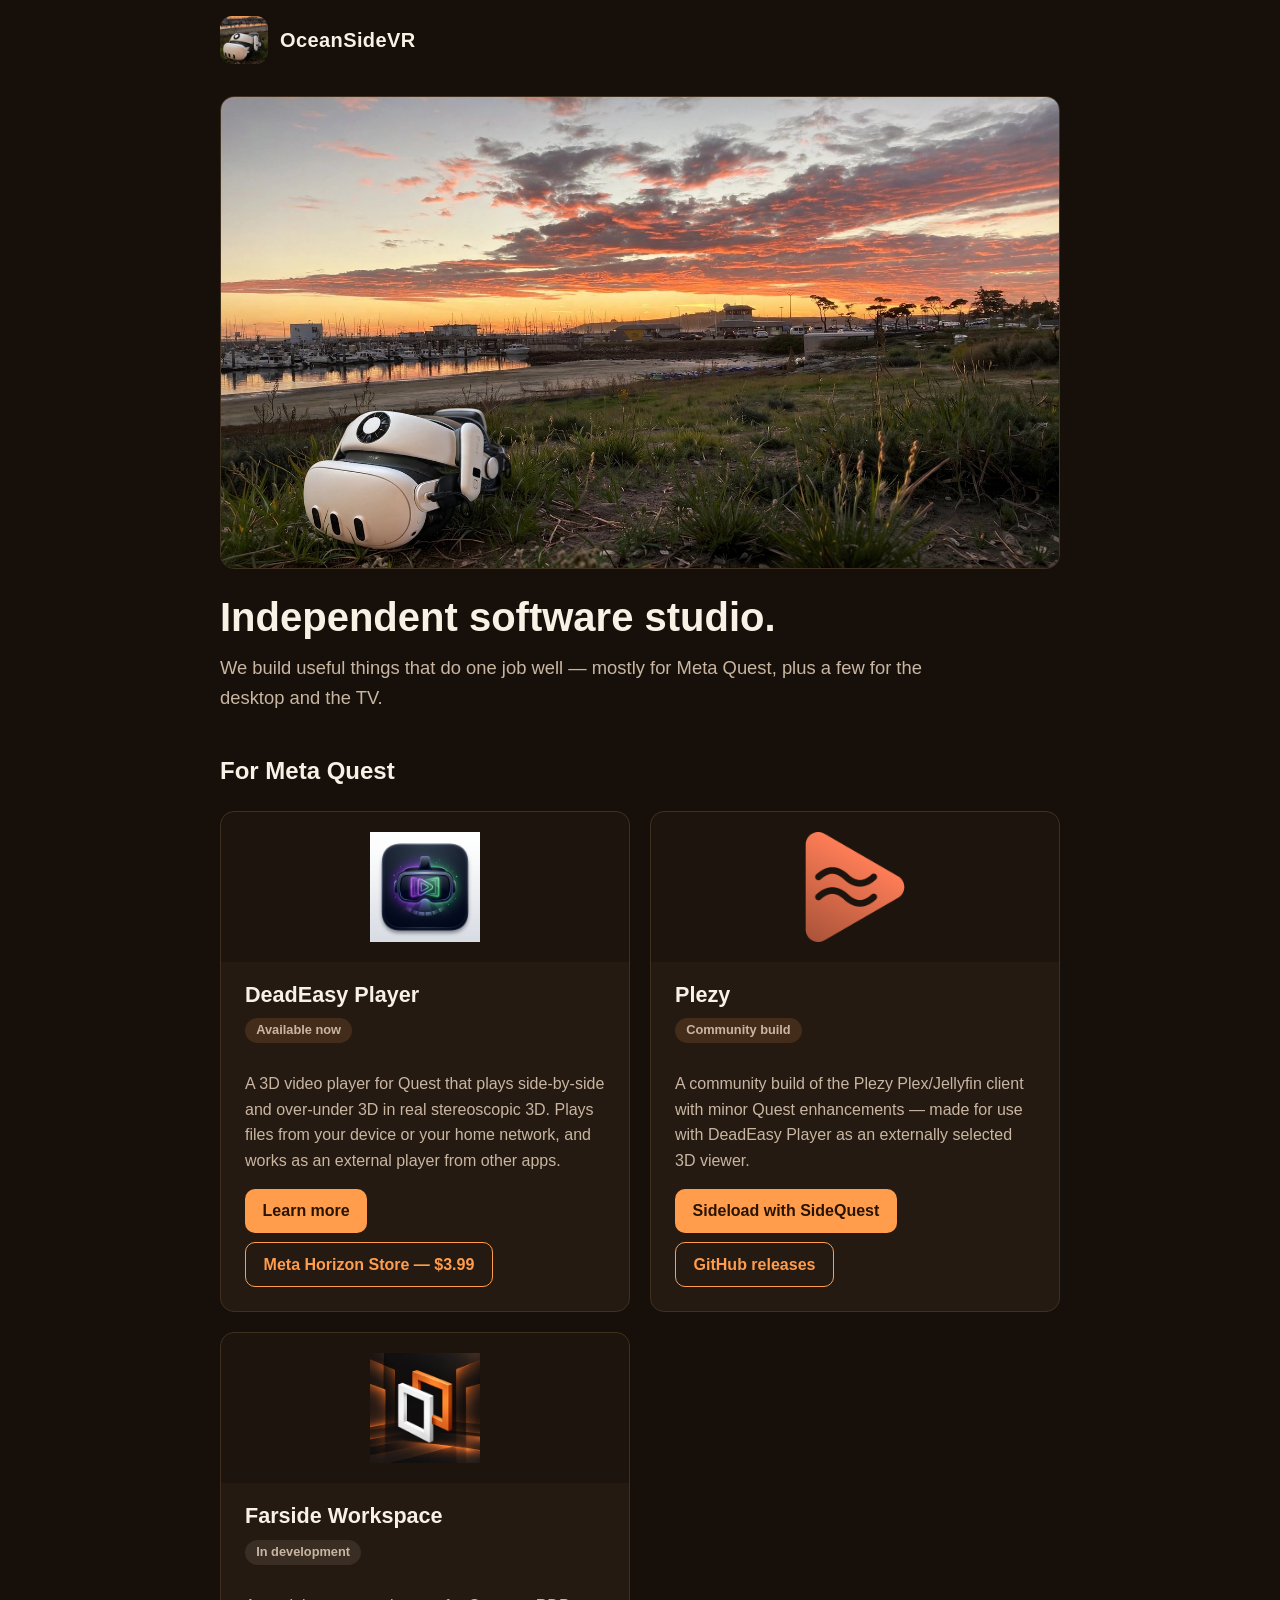
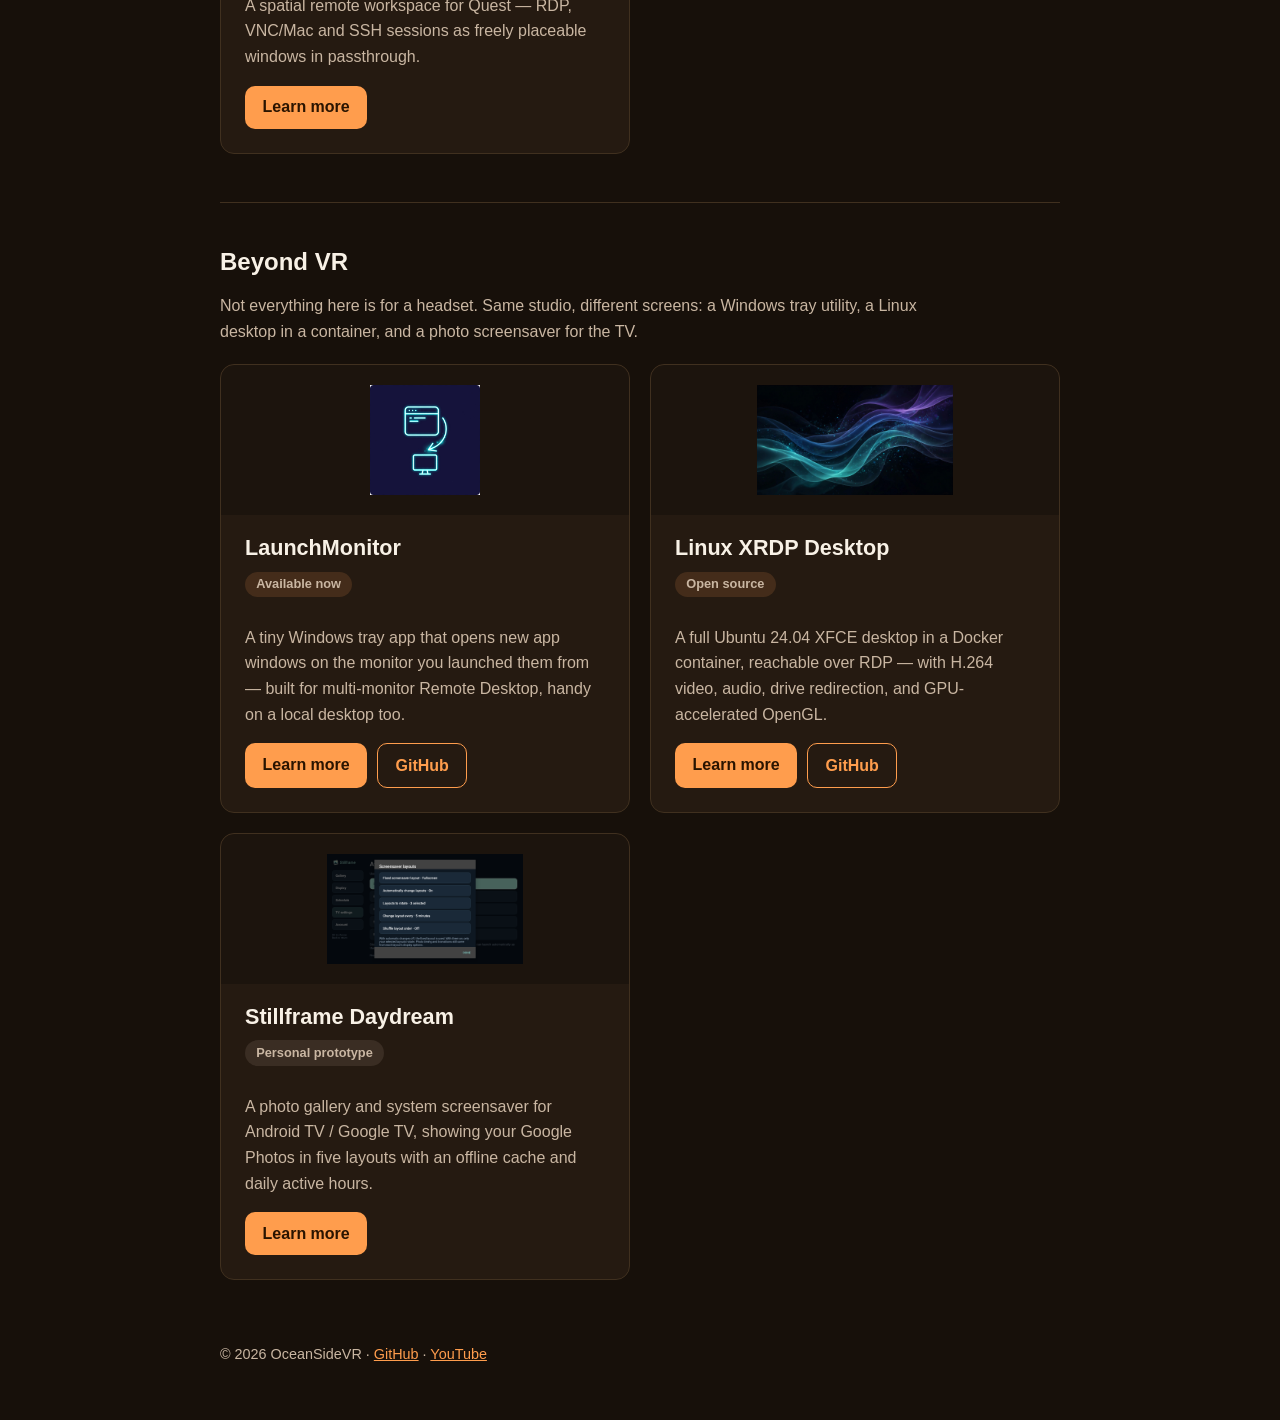
==== index.html @ 7bce7e38 "site: bigger header logo under a new filename, tighter header spacing The screenshot still showed th" ====
<!DOCTYPE html>
<html lang="en">
<head>
<meta charset="utf-8">
<meta name="viewport" content="width=device-width, initial-scale=1">
<title>OceanSideVR</title>
<meta name="description" content="OceanSideVR is an independent software studio building useful things, mostly for Meta Quest.">
<link rel="icon" href="assets/company-logo.png">
<link rel="stylesheet" href="styles.css">
</head>
<body>
<header class="site-header">
  <img src="assets/company-logo.png" alt="OceanSideVR logo" class="logo">
  <span class="wordmark">OceanSideVR</span>
</header>
<main>
  <section class="hero">
    <img class="hero-banner" src="assets/company-banner.jpg" alt="A Quest headset on the grass at a harbor at sunset">
    <h1>Independent software studio.</h1>
    <p>We build useful things that do one job well &mdash; mostly for Meta Quest, plus a few for the desktop and the TV.</p>
  </section>
  <h2 class="section-heading">For Meta Quest</h2>
  <section class="products">
    <article class="card">
      <img class="card-art" src="assets/deadeasy-player.jpg" alt="DeadEasy Player artwork">
      <h2>DeadEasy Player</h2>
      <p class="tag">Available now</p>
      <p>A 3D video player for Quest that plays side-by-side and over-under 3D in real stereoscopic 3D. Plays files from your device or your home network, and works as an external player from other apps.</p>
      <div class="links">
        <a class="btn" href="deadeasy-player/">Learn more</a>
        <a class="btn ghost" href="https://www.meta.com/experiences/deadeasy-player/1481750984013590/">Meta Horizon Store &mdash; $3.99</a>
      </div>
    </article>
    <article class="card">
      <img class="card-art" src="assets/plezy.png" alt="Plezy artwork">
      <h2>Plezy</h2>
      <p class="tag">Community build</p>
      <p>A community build of the Plezy Plex/Jellyfin client with minor Quest enhancements &mdash; made for use with DeadEasy Player as an externally selected 3D viewer.</p>
      <div class="links">
        <a class="btn" href="https://sidequestvr.com/">Sideload with SideQuest</a>
        <a class="btn ghost" href="https://github.com/jmez11/plezy/releases">GitHub releases</a>
      </div>
    </article>
    <article class="card">
      <img class="card-art" src="assets/farside.png" alt="Farside Workspace artwork">
      <h2>Farside Workspace</h2>
      <p class="tag muted">In development</p>
      <p>A spatial remote workspace for Quest &mdash; RDP, VNC/Mac and SSH sessions as freely placeable windows in passthrough.</p>
      <div class="links">
        <a class="btn" href="farside/">Learn more</a>
      </div>
    </article>
  </section>
  <section class="beyond-vr">
    <h2 class="section-heading">Beyond VR</h2>
    <p class="section-intro">Not everything here is for a headset. Same studio, different screens: a Windows tray utility, a Linux desktop in a container, and a photo screensaver for the TV.</p>
    <section class="products">
      <article class="card">
        <img class="card-art" src="assets/launchmonitor.png" alt="LaunchMonitor artwork">
        <h2>LaunchMonitor</h2>
        <p class="tag">Available now</p>
        <p>A tiny Windows tray app that opens new app windows on the monitor you launched them from &mdash; built for multi-monitor Remote Desktop, handy on a local desktop too.</p>
        <div class="links">
          <a class="btn" href="LaunchMonitor/">Learn more</a>
          <a class="btn ghost" href="https://github.com/jmez11/LaunchMonitor">GitHub</a>
        </div>
      </article>
      <article class="card">
        <img class="card-art" src="assets/linux-xrdp-desktop.jpg" alt="Linux XRDP desktop screenshot">
        <h2>Linux XRDP Desktop</h2>
        <p class="tag">Open source</p>
        <p>A full Ubuntu 24.04 XFCE desktop in a Docker container, reachable over RDP &mdash; with H.264 video, audio, drive redirection, and GPU-accelerated OpenGL.</p>
        <div class="links">
          <a class="btn" href="linux-xrdp-desktop/">Learn more</a>
          <a class="btn ghost" href="https://github.com/jmez11/linux-xrdp-desktop">GitHub</a>
        </div>
      </article>
      <article class="card">
        <img class="card-art" src="assets/stillframe.png" alt="Stillframe Daydream screensaver layouts">
        <h2>Stillframe Daydream</h2>
        <p class="tag muted">Personal prototype</p>
        <p>A photo gallery and system screensaver for Android TV / Google TV, showing your Google Photos in five layouts with an offline cache and daily active hours.</p>
        <div class="links">
          <a class="btn" href="stillframe-daydream/">Learn more</a>
        </div>
      </article>
    </section>
  </section>
</main>
<footer>
  <p>&copy; 2026 OceanSideVR &middot; <a href="https://github.com/jmez11">GitHub</a> &middot; <a href="https://www.youtube.com/@OceanSide-VR">YouTube</a></p>
</footer>
</body>
</html>
---- styles.css ----
:root {
  /* Sunset palette, drawn from the company banner: dusk brown, warm sand,
     and the orange of the harbor sunset. */
  --bg: #17100a;
  --panel: #251a11;
  --border: #40301f;
  --text: #f8f1e6;
  --muted: #c9b6a2;
  --accent: #ff9d4d;
  --accent-dim: rgba(255, 157, 77, 0.14);
}

* { box-sizing: border-box; }

body {
  margin: 0;
  background: var(--bg);
  color: var(--text);
  font-family: -apple-system, BlinkMacSystemFont, "Segoe UI", Roboto, Helvetica, Arial, sans-serif;
  line-height: 1.6;
}

.site-header {
  display: flex;
  align-items: center;
  gap: 0.75rem;
  max-width: 880px;
  margin: 0 auto;
  padding: 1rem 1.25rem 0;
}

.logo {
  width: 48px;
  height: 48px;
  border-radius: 12px;
  object-fit: cover;
}

.wordmark {
  font-size: 1.25rem;
  font-weight: 700;
  letter-spacing: 0.02em;
}

main {
  max-width: 880px;
  margin: 0 auto;
  padding: 0 1.25rem 3rem;
}

.hero {
  padding: 2rem 0 2.5rem;
}

.hero h1 {
  font-size: 2.5rem;
  line-height: 1.2;
  margin: 0 0 0.75rem;
  text-wrap: balance;
}

.hero p {
  color: var(--muted);
  font-size: 1.15rem;
  margin: 0;
  max-width: 44rem;
}

.hero-banner {
  display: block;
  width: 100%;
  border-radius: 14px;
  margin-bottom: 1.5rem;
  border: 1px solid var(--border);
}

.section-heading {
  font-size: 1.5rem;
  margin: 0 0 1.25rem;
}

.section-intro {
  color: var(--muted);
  margin: -0.5rem 0 1.25rem;
  max-width: 44rem;
}

.beyond-vr {
  margin-top: 3rem;
  padding-top: 2.5rem;
  border-top: 1px solid var(--border);
}

.products {
  display: grid;
  gap: 1.25rem;
  grid-template-columns: repeat(auto-fit, minmax(280px, 1fr));
}

.card {
  background: var(--panel);
  border: 1px solid var(--border);
  border-radius: 14px;
  padding: 1.5rem;
}

.card-art {
  display: block;
  width: calc(100% + 3rem);
  height: 150px;
  object-fit: contain;
  margin: -1.5rem -1.5rem 1rem;
  padding: 1.25rem;
  background: rgba(0, 0, 0, 0.25);
  border-radius: 14px 14px 0 0;
}

.card h2 {
  margin: 0 0 0.25rem;
  font-size: 1.35rem;
}

.tag {
  display: inline-block;
  font-size: 0.8rem;
  font-weight: 600;
  color: var(--accent);
  background: var(--accent-dim);
  border-radius: 999px;
  padding: 0.15rem 0.7rem;
  margin: 0 0 0.75rem;
}

.tag.muted {
  color: var(--muted);
  background: rgba(201, 182, 162, 0.12);
}

.card p { color: var(--muted); }

.links {
  display: flex;
  flex-wrap: wrap;
  gap: 0.6rem;
  margin-top: 1rem;
}

.btn {
  display: inline-block;
  background: var(--accent);
  color: #2a1400;
  font-weight: 700;
  text-decoration: none;
  border-radius: 10px;
  padding: 0.55rem 1.1rem;
}

.btn.ghost {
  background: transparent;
  color: var(--accent);
  border: 1px solid var(--accent);
}

.btn.soon {
  opacity: 0.65;
  cursor: default;
}

footer {
  max-width: 880px;
  margin: 0 auto;
  padding: 0 1.25rem 2.5rem;
  color: var(--muted);
  font-size: 0.9rem;
}

footer a { color: var(--accent); }

@media (max-width: 560px) {
  .hero { padding: 1.5rem 0 2rem; }
  .hero h1 { font-size: 1.9rem; }
}
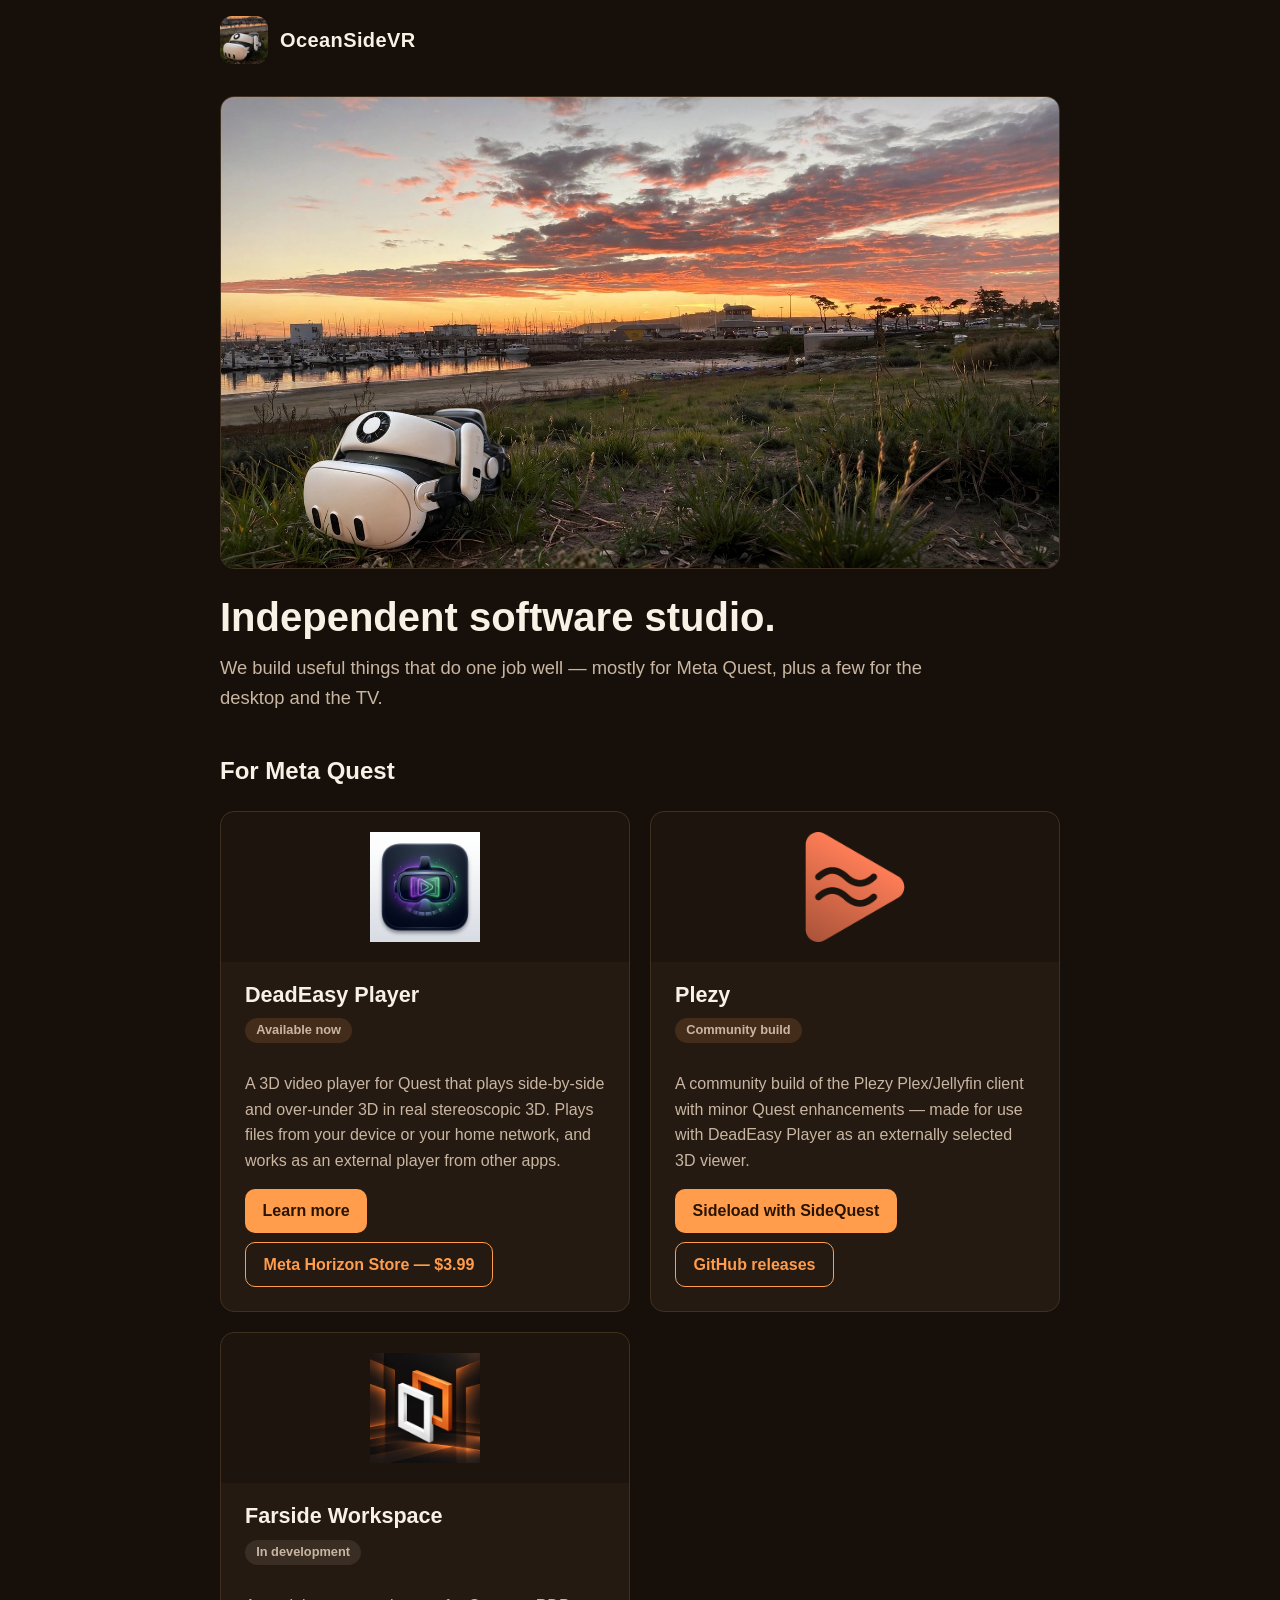
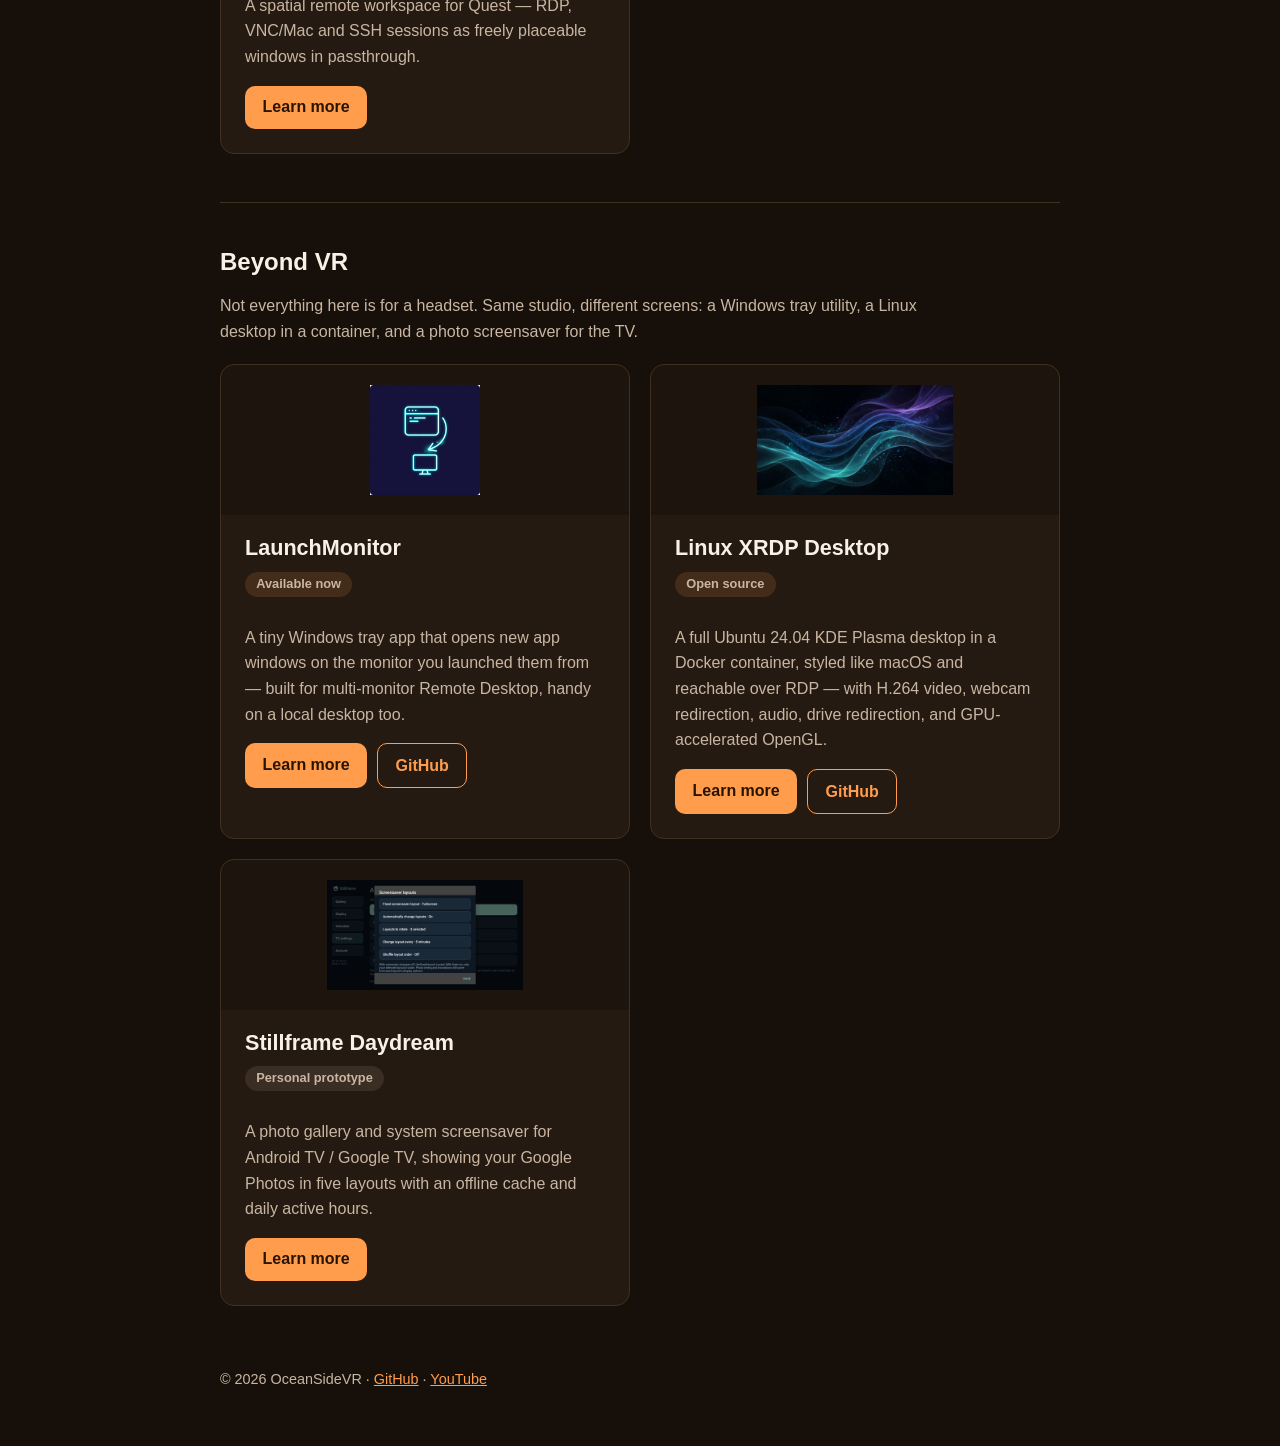
==== commit 616dab19: "site: match XRDP page to the current KDE Plasma desktop, add Zoom section XFCE/Arc-Dark/Papirus -> K" ====
--- a/index.html
+++ b/index.html
@@ -69,7 +69,7 @@
         <img class="card-art" src="assets/linux-xrdp-desktop.jpg" alt="Linux XRDP desktop screenshot">
         <h2>Linux XRDP Desktop</h2>
         <p class="tag">Open source</p>
-        <p>A full Ubuntu 24.04 XFCE desktop in a Docker container, reachable over RDP &mdash; with H.264 video, audio, drive redirection, and GPU-accelerated OpenGL.</p>
+        <p>A full Ubuntu 24.04 KDE Plasma desktop in a Docker container, styled like macOS and reachable over RDP &mdash; with H.264 video, webcam redirection, audio, drive redirection, and GPU-accelerated OpenGL.</p>
         <div class="links">
           <a class="btn" href="linux-xrdp-desktop/">Learn more</a>
           <a class="btn ghost" href="https://github.com/jmez11/linux-xrdp-desktop">GitHub</a>
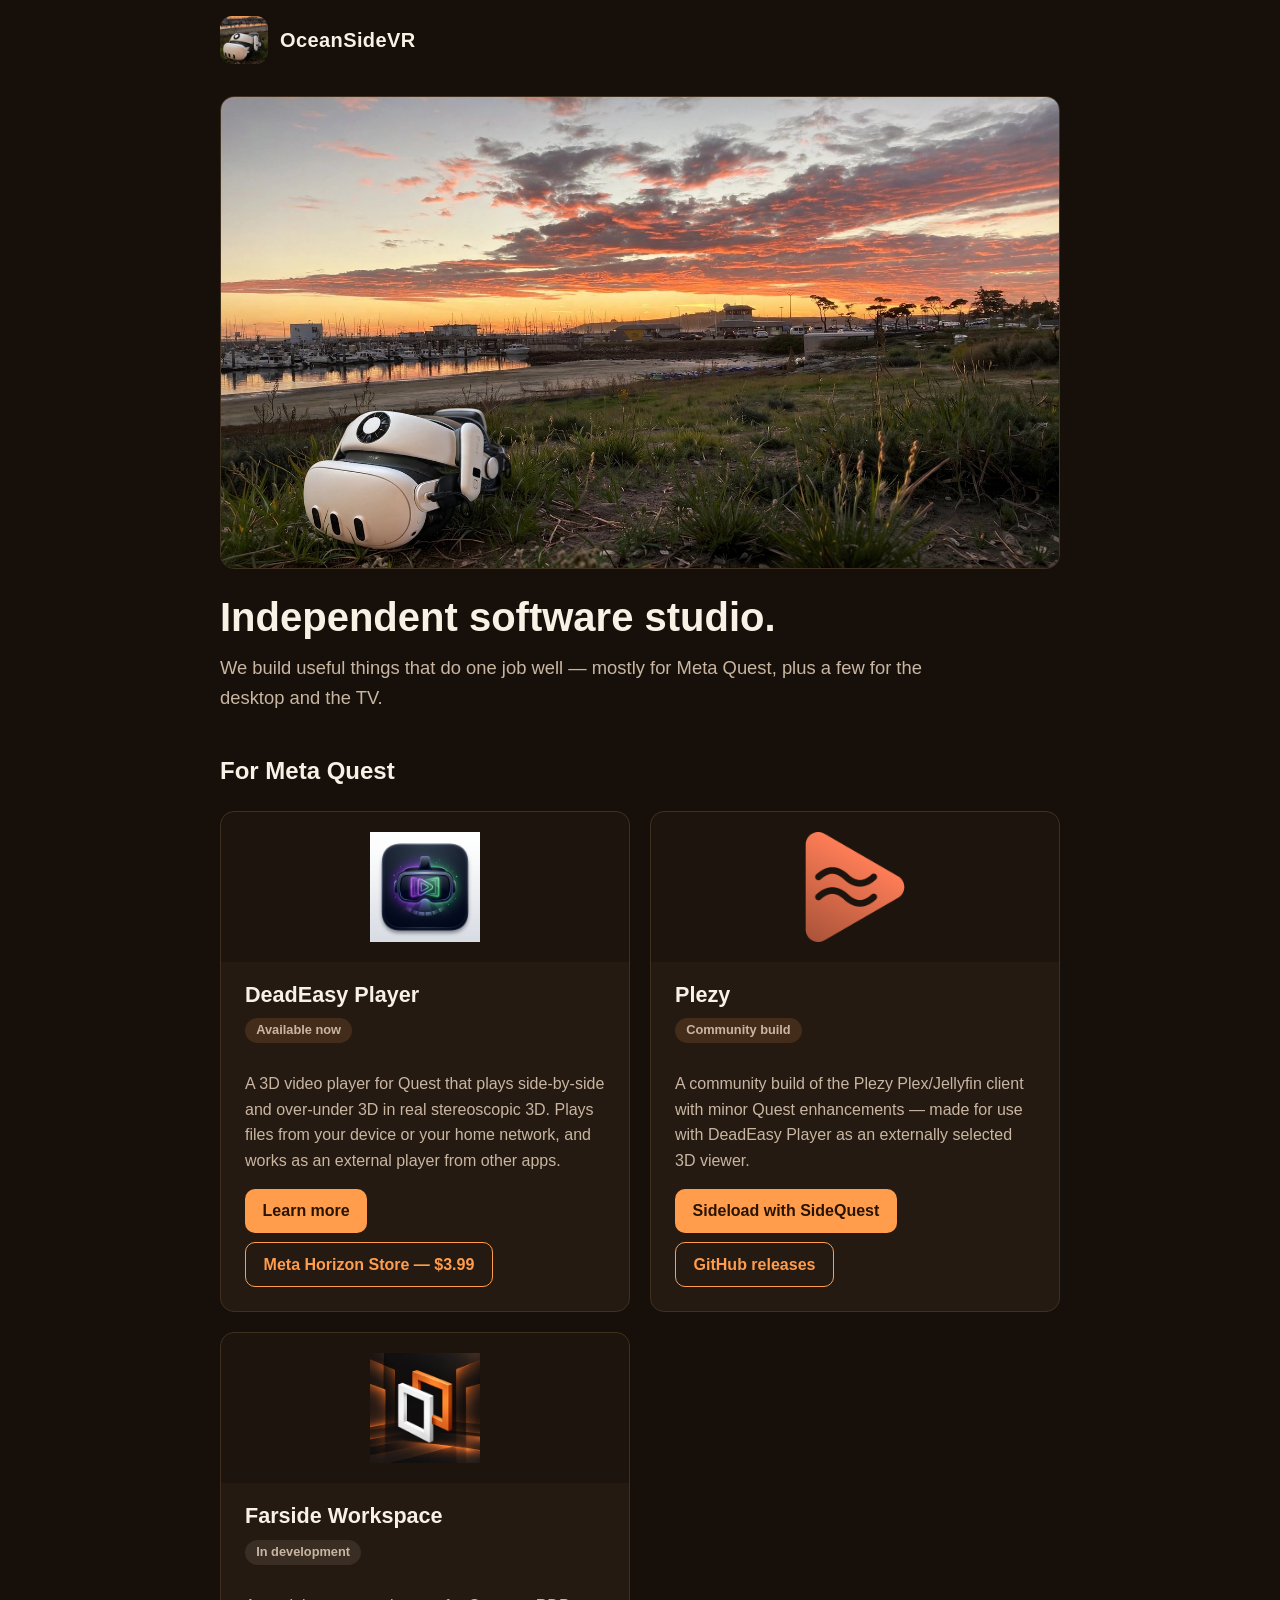
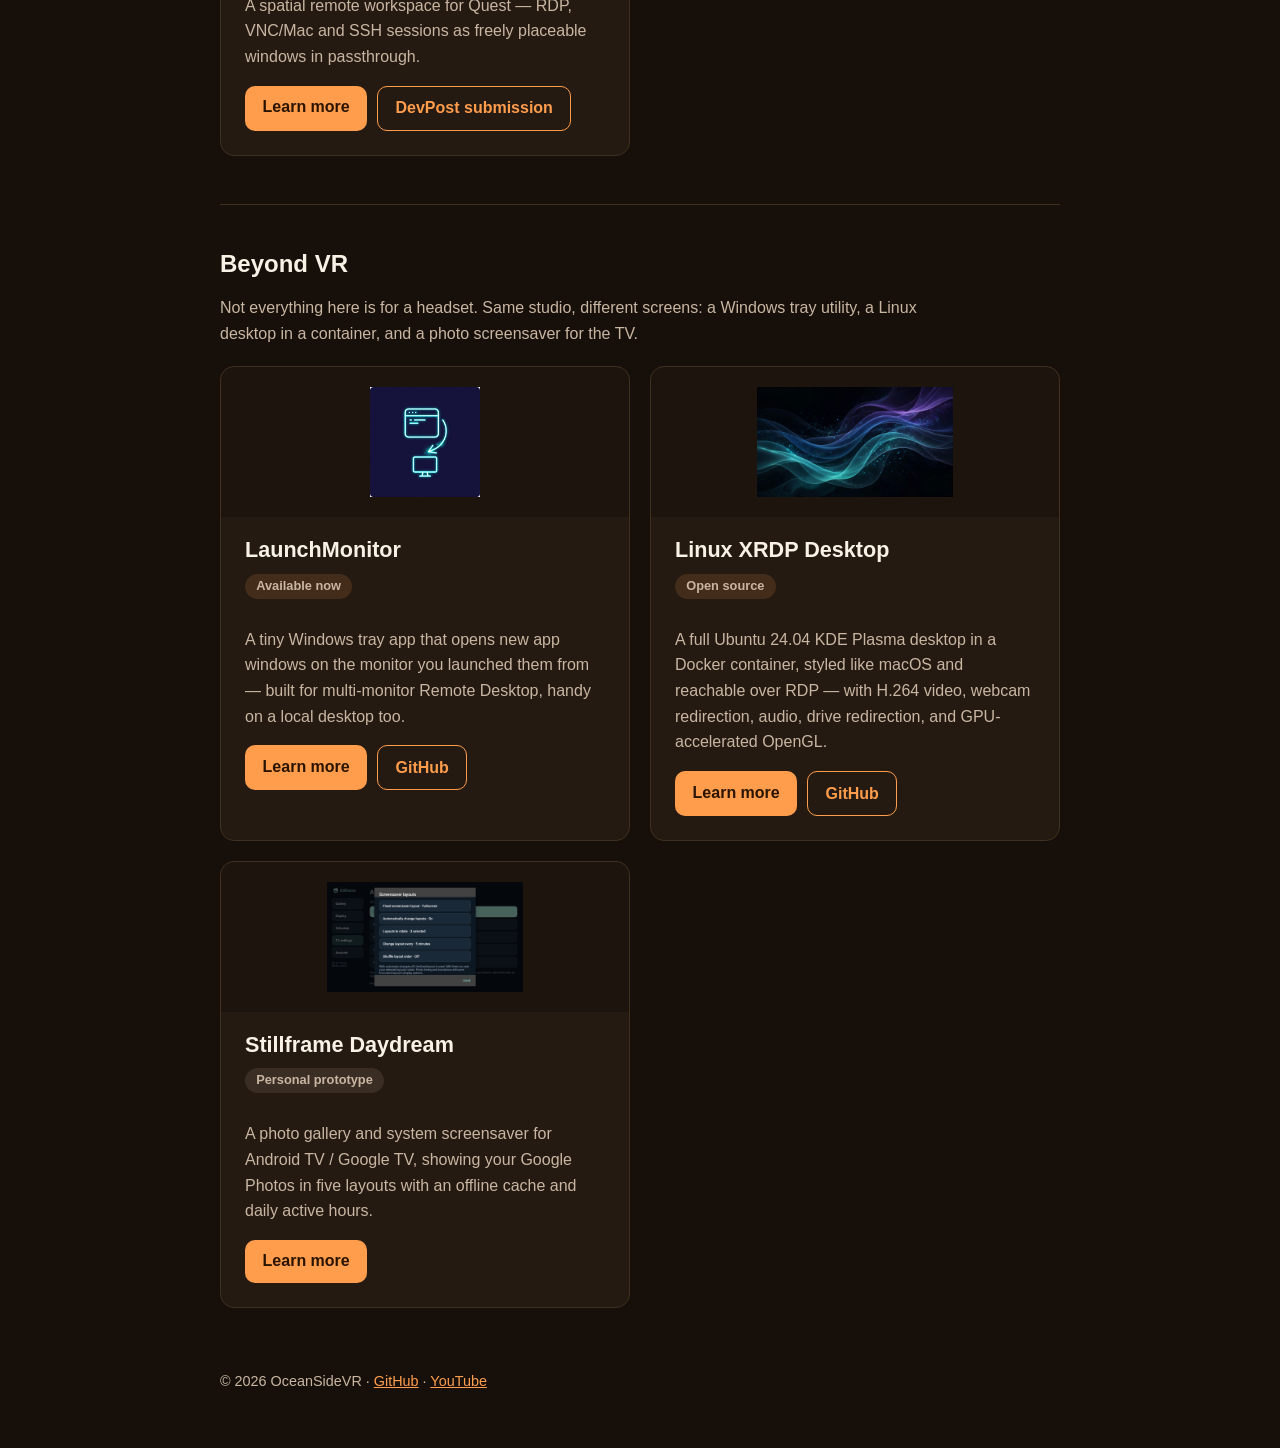
==== commit 6c81e883: "site: link Farside DevPost submission (Meta VR Start Developer Competition 2026) from hub home and F" ====
--- a/index.html
+++ b/index.html
@@ -48,6 +48,7 @@
       <p>A spatial remote workspace for Quest &mdash; RDP, VNC/Mac and SSH sessions as freely placeable windows in passthrough.</p>
       <div class="links">
         <a class="btn" href="farside/">Learn more</a>
+        <a class="btn ghost" href="https://devpost.com/software/farside-spatial-remote-workspace">DevPost submission</a>
       </div>
     </article>
   </section>
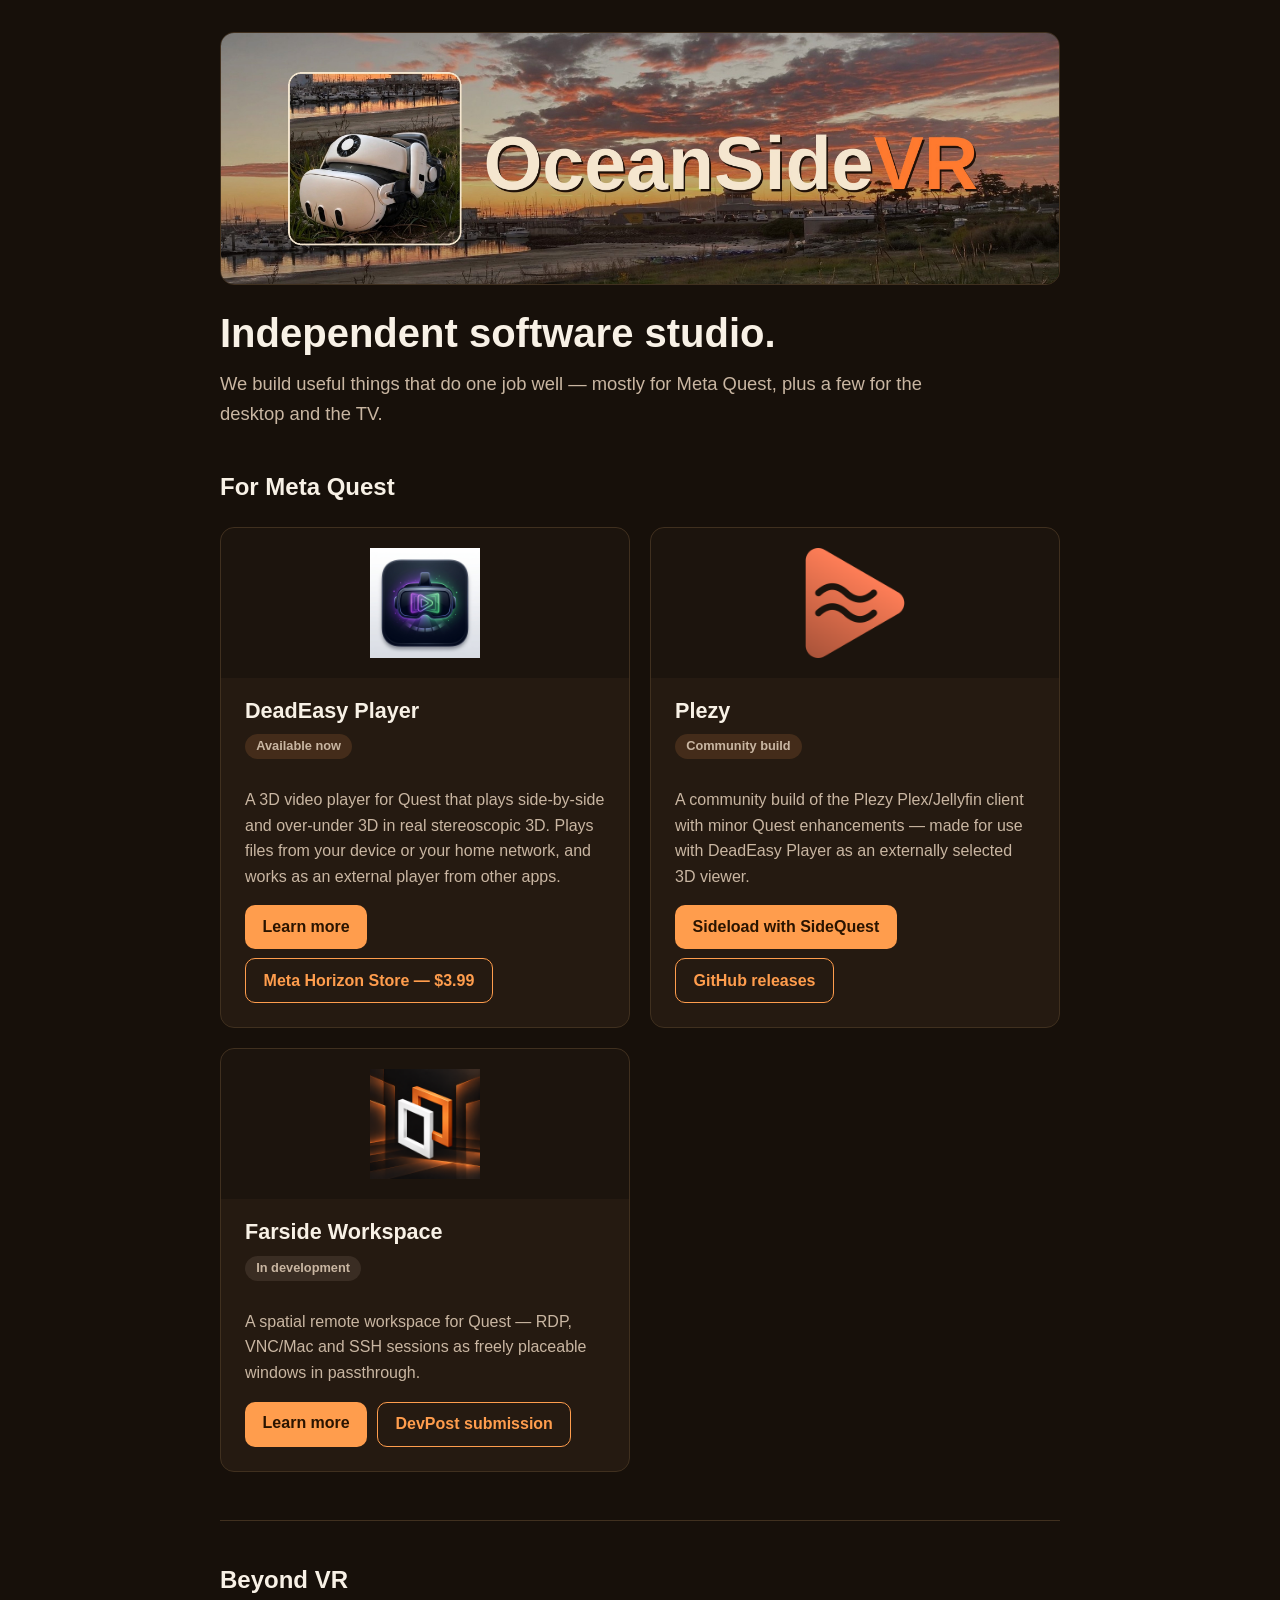
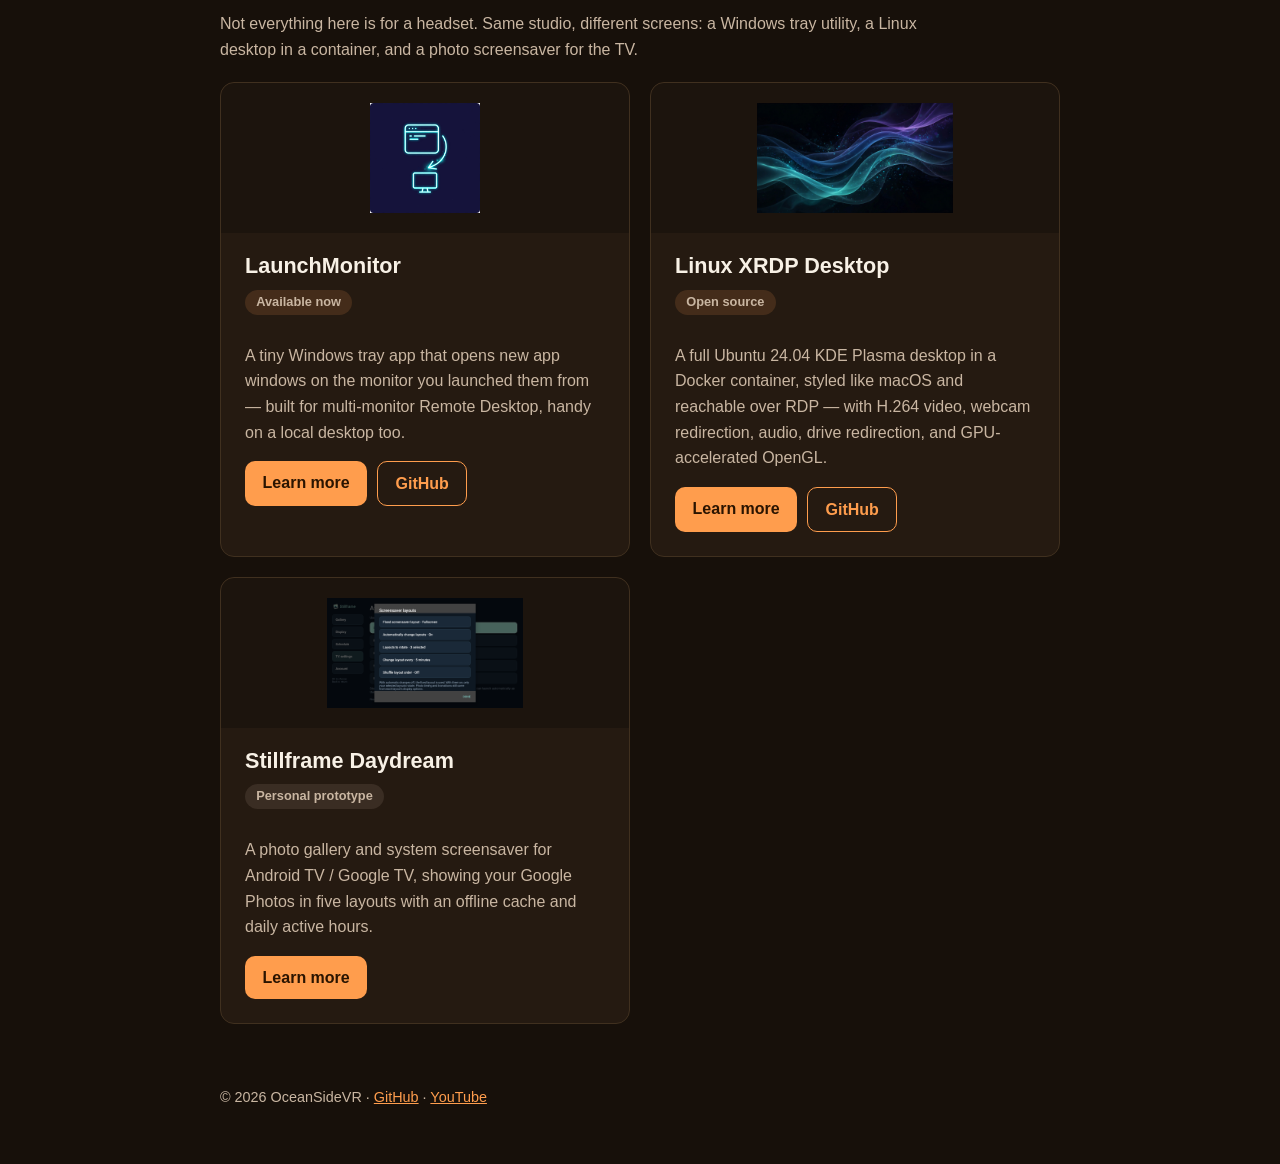
==== commit 8517133a: "site: drop redundant home header; style other headers sand OceanSide + orange VR" ====
--- a/index.html
+++ b/index.html
@@ -9,10 +9,6 @@
 <link rel="stylesheet" href="styles.css">
 </head>
 <body>
-<header class="site-header">
-  <img src="assets/company-logo.png" alt="OceanSideVR logo" class="logo">
-  <span class="wordmark">OceanSideVR</span>
-</header>
 <main>
   <section class="hero">
     <img class="hero-banner" src="assets/company-banner.jpg" alt="A Quest headset on the grass at a harbor at sunset">
--- a/styles.css
+++ b/styles.css
@@ -38,8 +38,13 @@
 
 .wordmark {
   font-size: 1.25rem;
-  font-weight: 700;
+  font-weight: 800;
   letter-spacing: 0.02em;
+  color: var(--text);
+}
+
+.wordmark-vr {
+  color: var(--accent);
 }
 
 main {
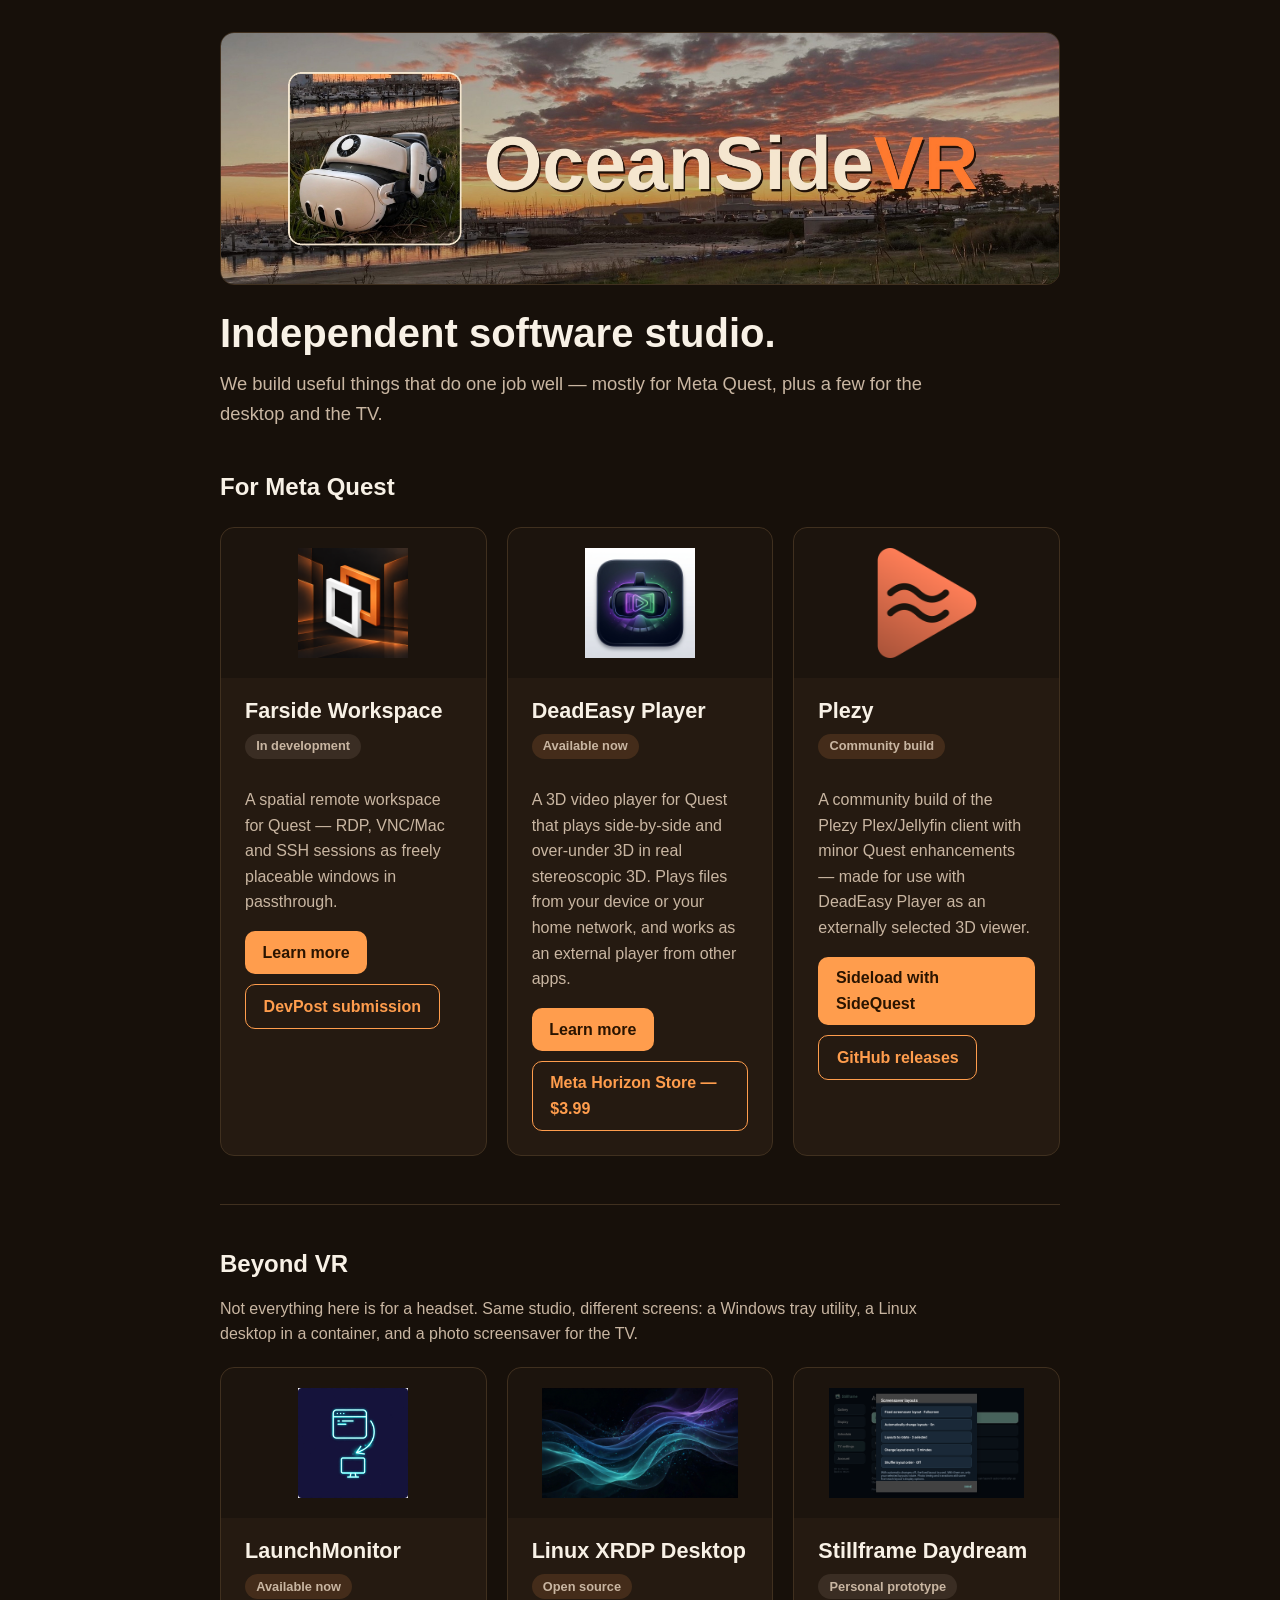
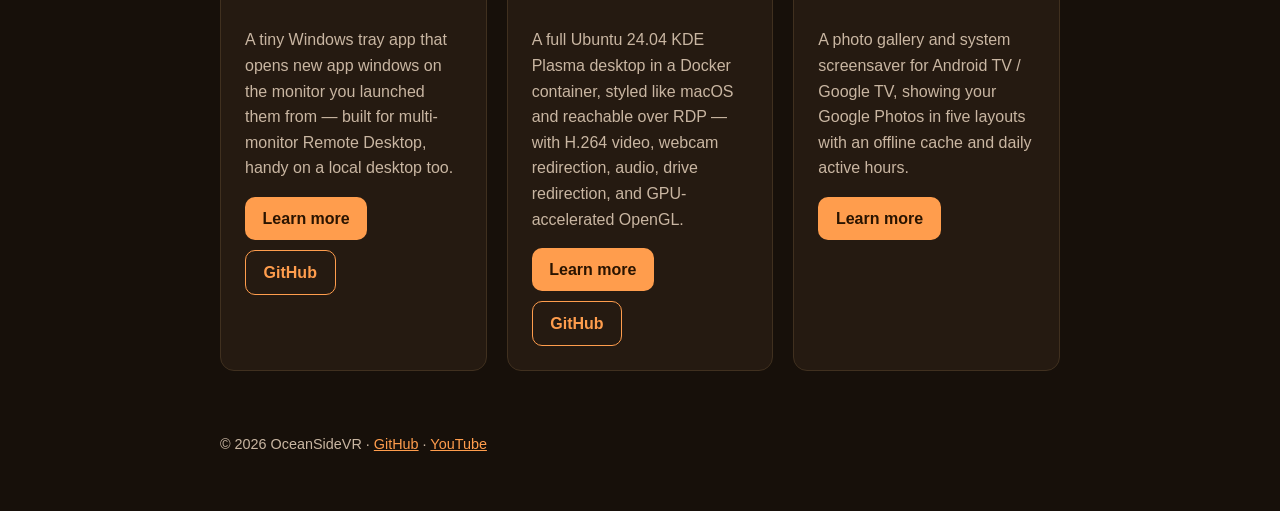
==== commit 2b5b4f5a: "site: homepage 3-column product grid, Farside first" ====
--- a/index.html
+++ b/index.html
@@ -18,6 +18,16 @@
   <h2 class="section-heading">For Meta Quest</h2>
   <section class="products">
     <article class="card">
+      <img class="card-art" src="assets/farside.png" alt="Farside Workspace artwork">
+      <h2>Farside Workspace</h2>
+      <p class="tag muted">In development</p>
+      <p>A spatial remote workspace for Quest &mdash; RDP, VNC/Mac and SSH sessions as freely placeable windows in passthrough.</p>
+      <div class="links">
+        <a class="btn" href="farside/">Learn more</a>
+        <a class="btn ghost" href="https://devpost.com/software/farside-spatial-remote-workspace">DevPost submission</a>
+      </div>
+    </article>
+    <article class="card">
       <img class="card-art" src="assets/deadeasy-player.jpg" alt="DeadEasy Player artwork">
       <h2>DeadEasy Player</h2>
       <p class="tag">Available now</p>
@@ -35,16 +45,6 @@
       <div class="links">
         <a class="btn" href="https://sidequestvr.com/">Sideload with SideQuest</a>
         <a class="btn ghost" href="https://github.com/jmez11/plezy/releases">GitHub releases</a>
-      </div>
-    </article>
-    <article class="card">
-      <img class="card-art" src="assets/farside.png" alt="Farside Workspace artwork">
-      <h2>Farside Workspace</h2>
-      <p class="tag muted">In development</p>
-      <p>A spatial remote workspace for Quest &mdash; RDP, VNC/Mac and SSH sessions as freely placeable windows in passthrough.</p>
-      <div class="links">
-        <a class="btn" href="farside/">Learn more</a>
-        <a class="btn ghost" href="https://devpost.com/software/farside-spatial-remote-workspace">DevPost submission</a>
       </div>
     </article>
   </section>
--- a/styles.css
+++ b/styles.css
@@ -99,7 +99,7 @@
 .products {
   display: grid;
   gap: 1.25rem;
-  grid-template-columns: repeat(auto-fit, minmax(280px, 1fr));
+  grid-template-columns: repeat(3, 1fr);
 }
 
 .card {
@@ -181,6 +181,10 @@
 
 footer a { color: var(--accent); }
 
+@media (max-width: 720px) {
+  .products { grid-template-columns: 1fr; }
+}
+
 @media (max-width: 560px) {
   .hero { padding: 1.5rem 0 2rem; }
   .hero h1 { font-size: 1.9rem; }
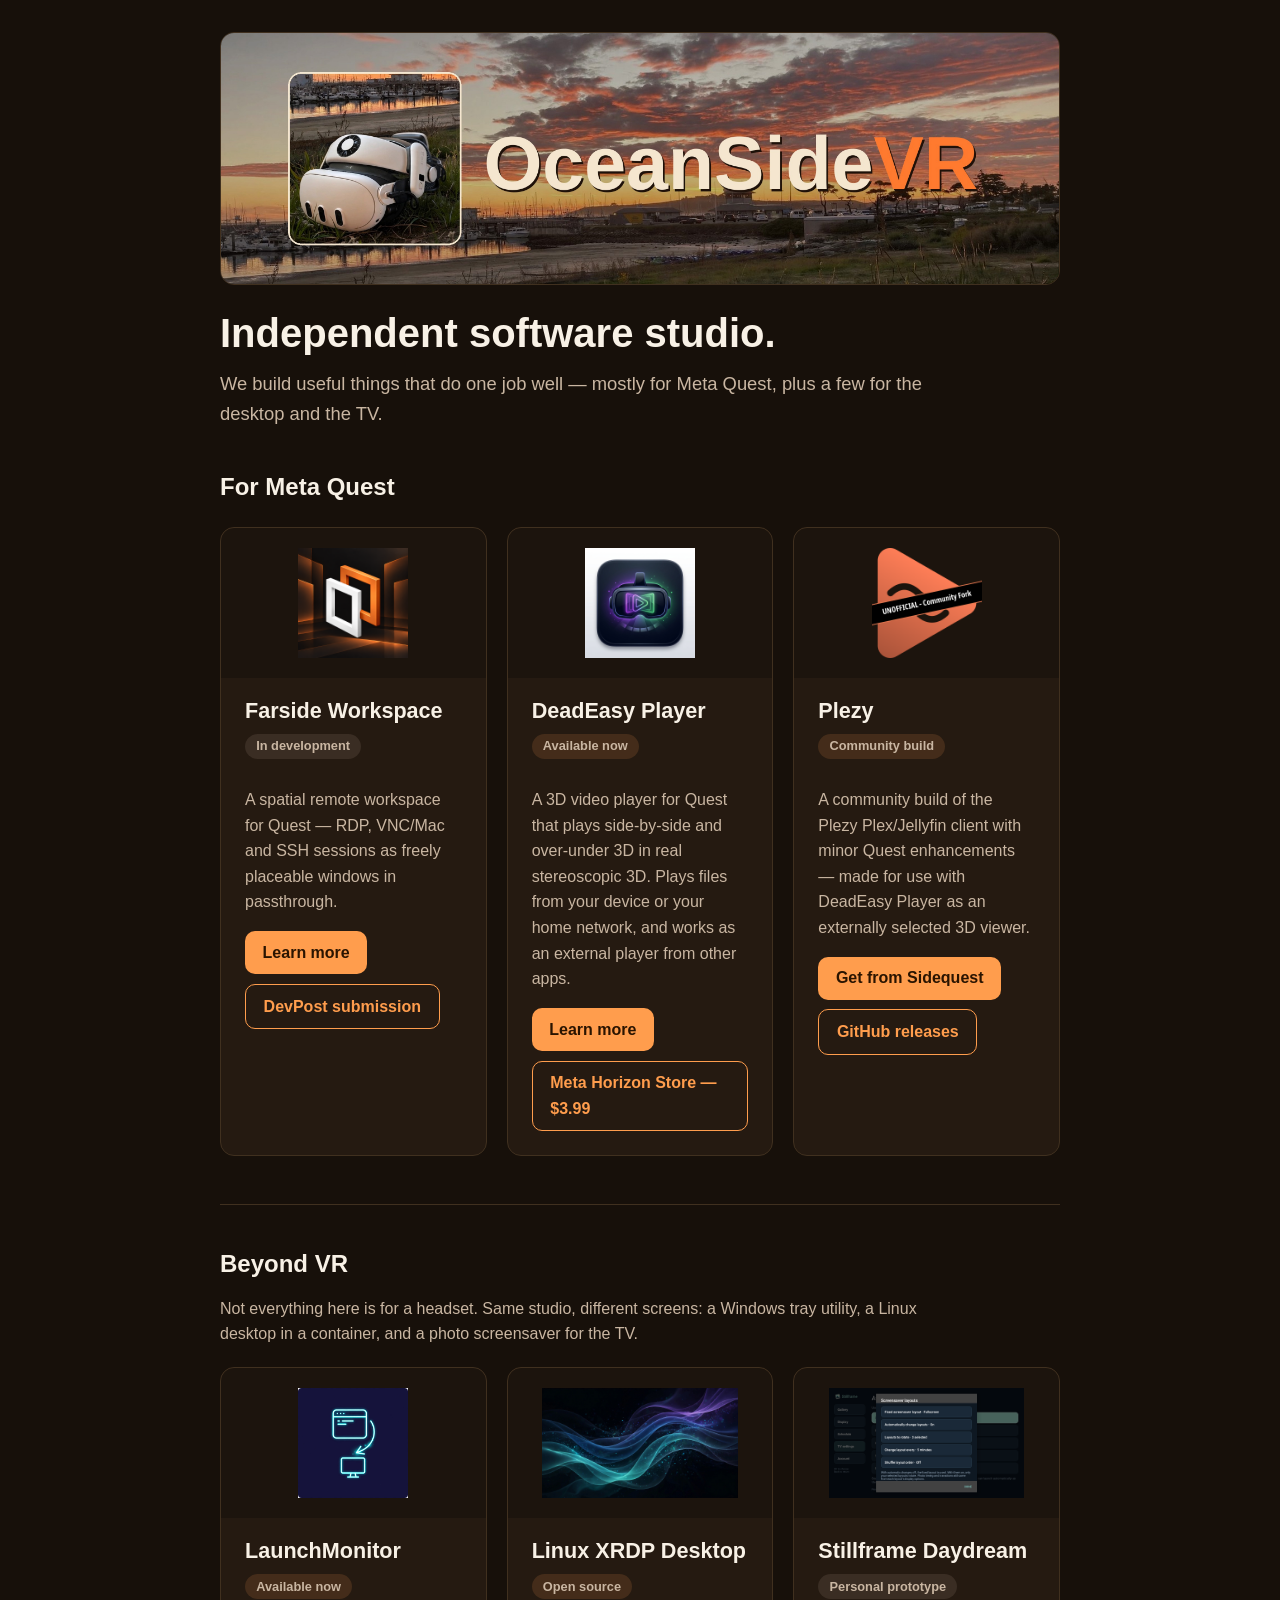
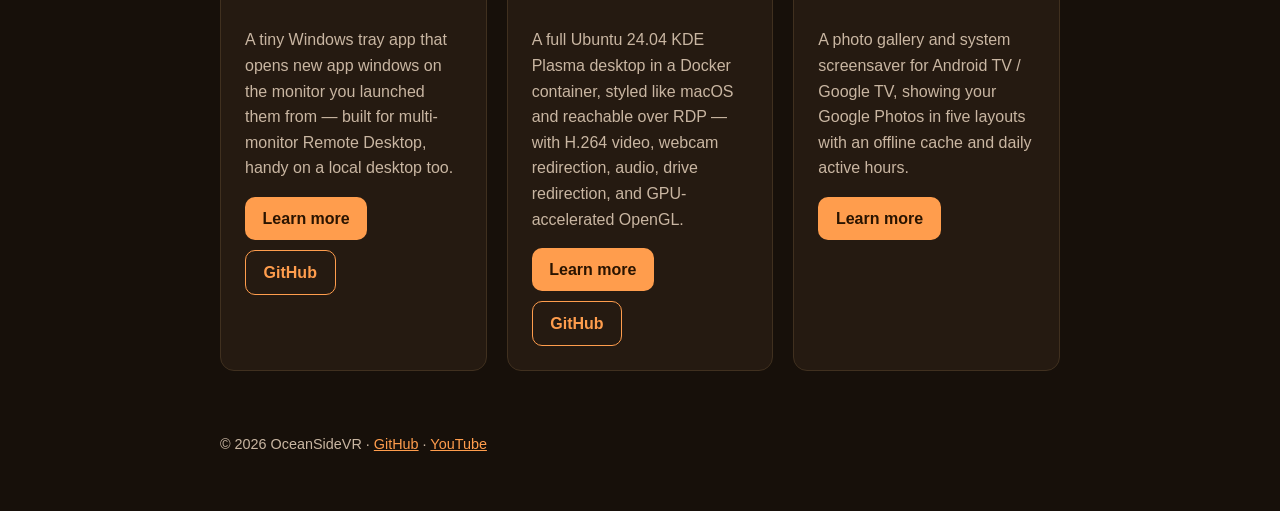
==== commit 18f7359d: "site: Plezy card uses unofficial-banner icon, SideQuest button links to community build listing - Ca" ====
--- a/index.html
+++ b/index.html
@@ -38,12 +38,12 @@
       </div>
     </article>
     <article class="card">
-      <img class="card-art" src="assets/plezy.png" alt="Plezy artwork">
+      <img class="card-art" src="assets/plezy-unofficial-icon.png" alt="Plezy artwork, marked Unofficial Community Fork">
       <h2>Plezy</h2>
       <p class="tag">Community build</p>
       <p>A community build of the Plezy Plex/Jellyfin client with minor Quest enhancements &mdash; made for use with DeadEasy Player as an externally selected 3D viewer.</p>
       <div class="links">
-        <a class="btn" href="https://sidequestvr.com/">Sideload with SideQuest</a>
+        <a class="btn" href="https://sidequestvr.com/app/63851/plezy-community-quest-build">Get from Sidequest</a>
         <a class="btn ghost" href="https://github.com/jmez11/plezy/releases">GitHub releases</a>
       </div>
     </article>
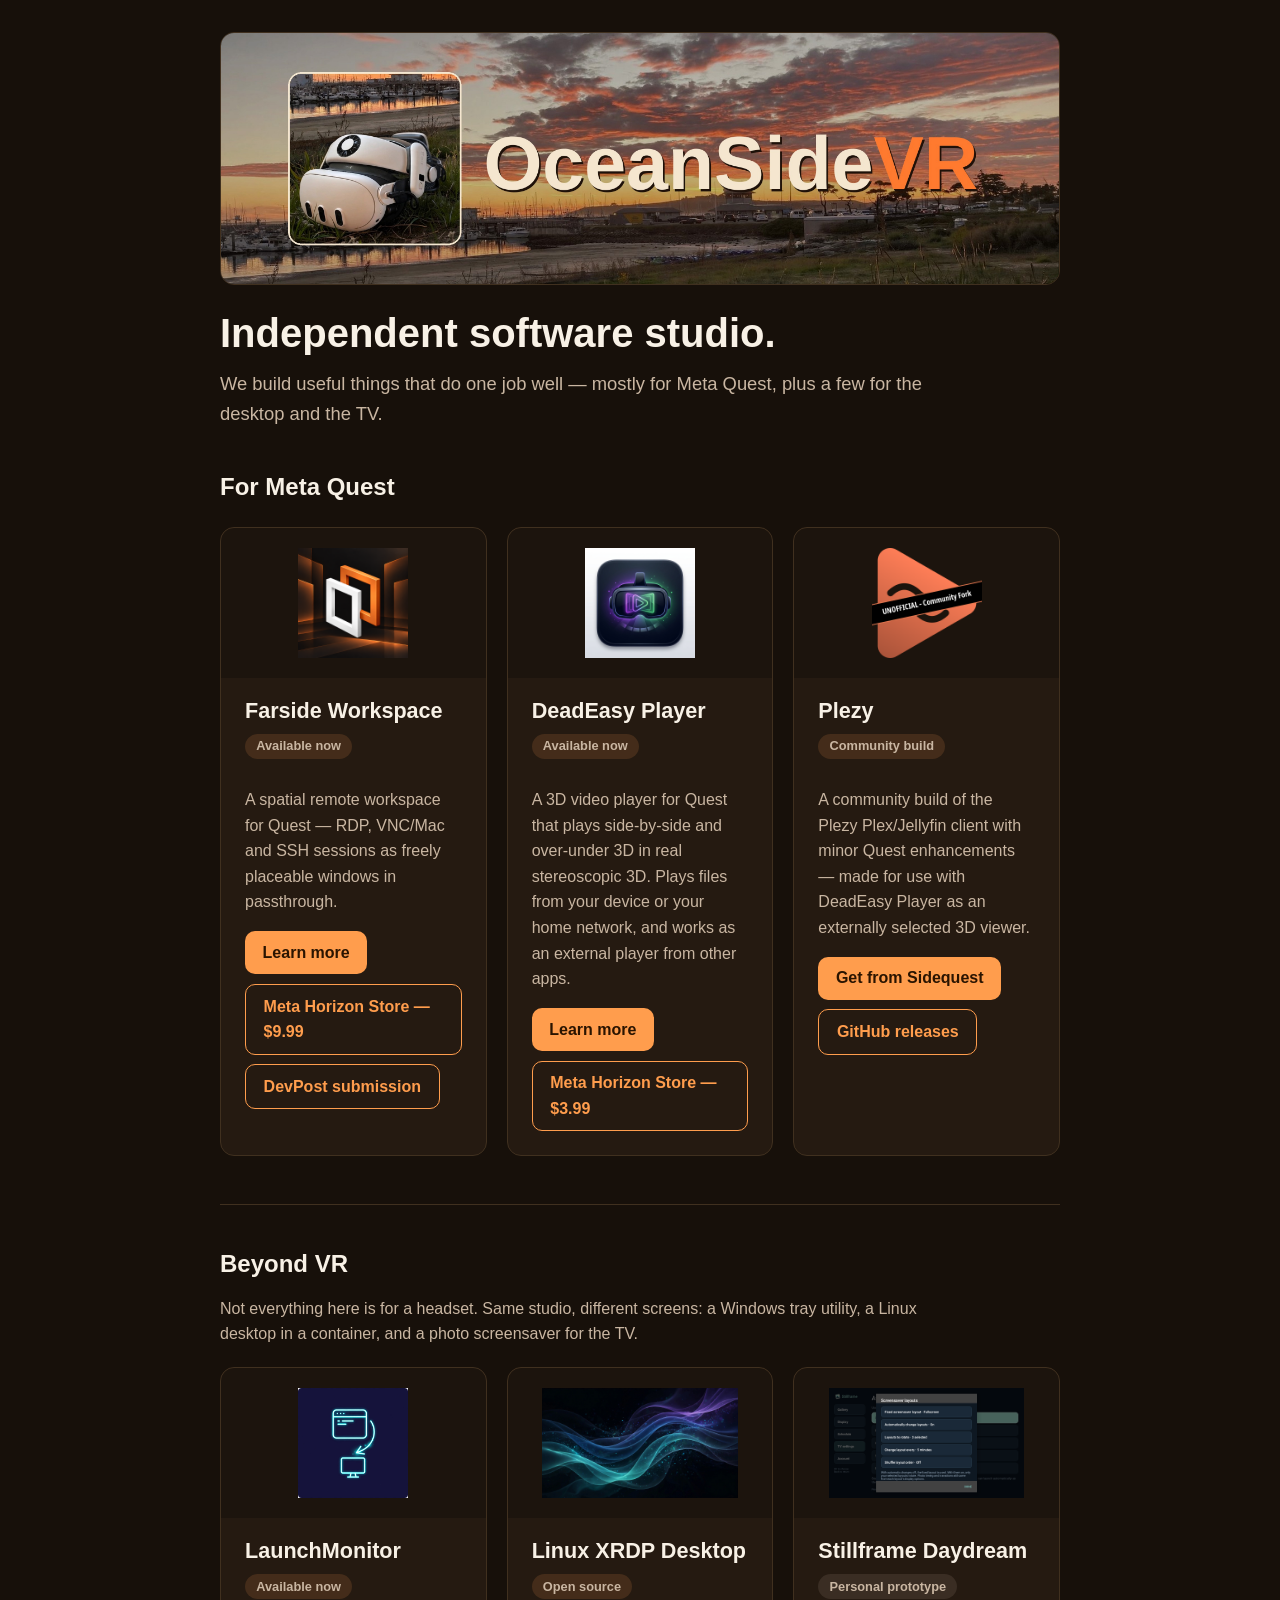
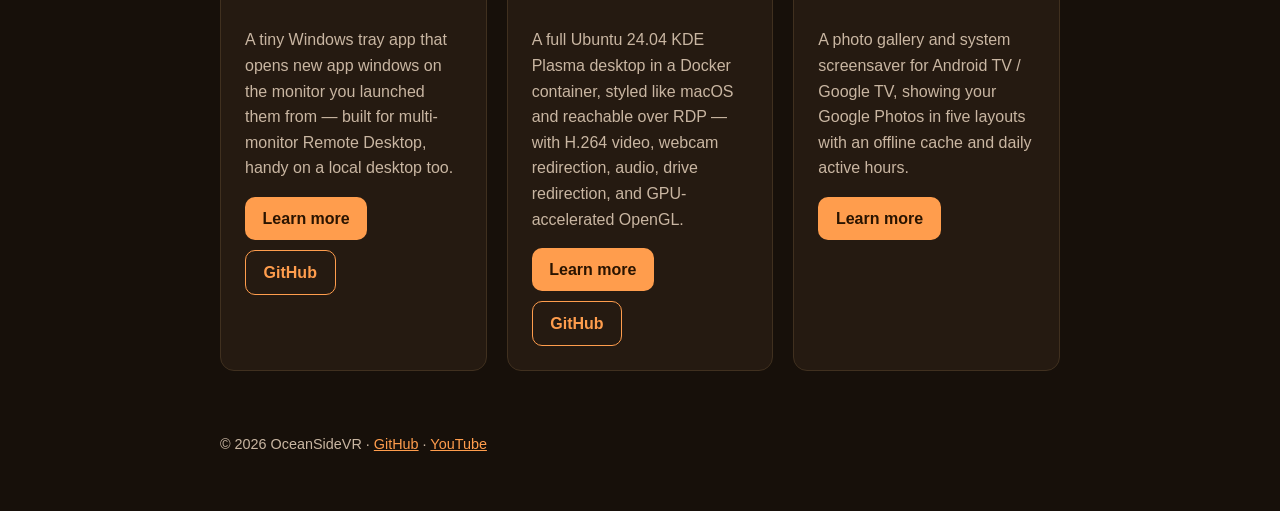
==== commit eb8a8e07: "site: Farside is live on Meta Horizon Store ($9.99), link without require_login" ====
--- a/index.html
+++ b/index.html
@@ -20,10 +20,11 @@
     <article class="card">
       <img class="card-art" src="assets/farside.png" alt="Farside Workspace artwork">
       <h2>Farside Workspace</h2>
-      <p class="tag muted">In development</p>
+      <p class="tag">Available now</p>
       <p>A spatial remote workspace for Quest &mdash; RDP, VNC/Mac and SSH sessions as freely placeable windows in passthrough.</p>
       <div class="links">
         <a class="btn" href="farside/">Learn more</a>
+        <a class="btn ghost" href="https://www.meta.com/experiences/farside-spatial-remote-workspace/1490695199785835/">Meta Horizon Store &mdash; $9.99</a>
         <a class="btn ghost" href="https://devpost.com/software/farside-spatial-remote-workspace">DevPost submission</a>
       </div>
     </article>
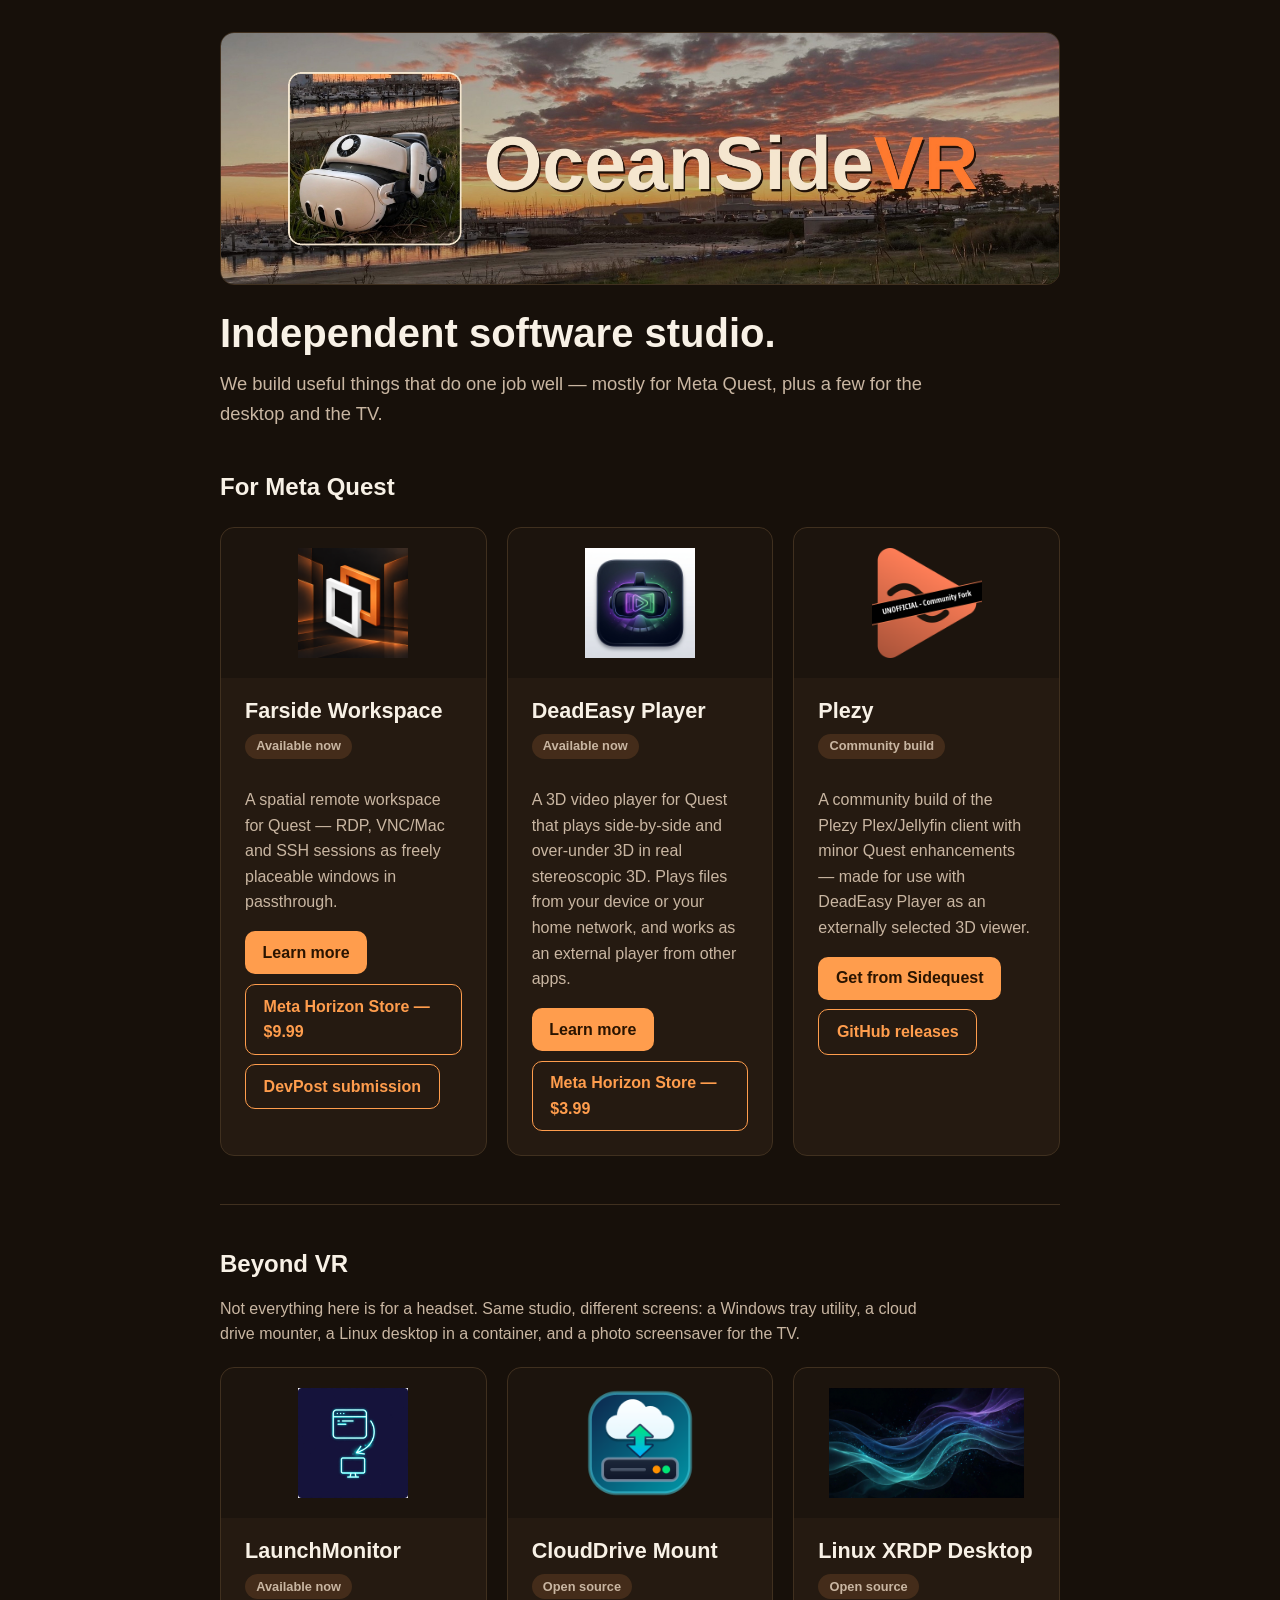
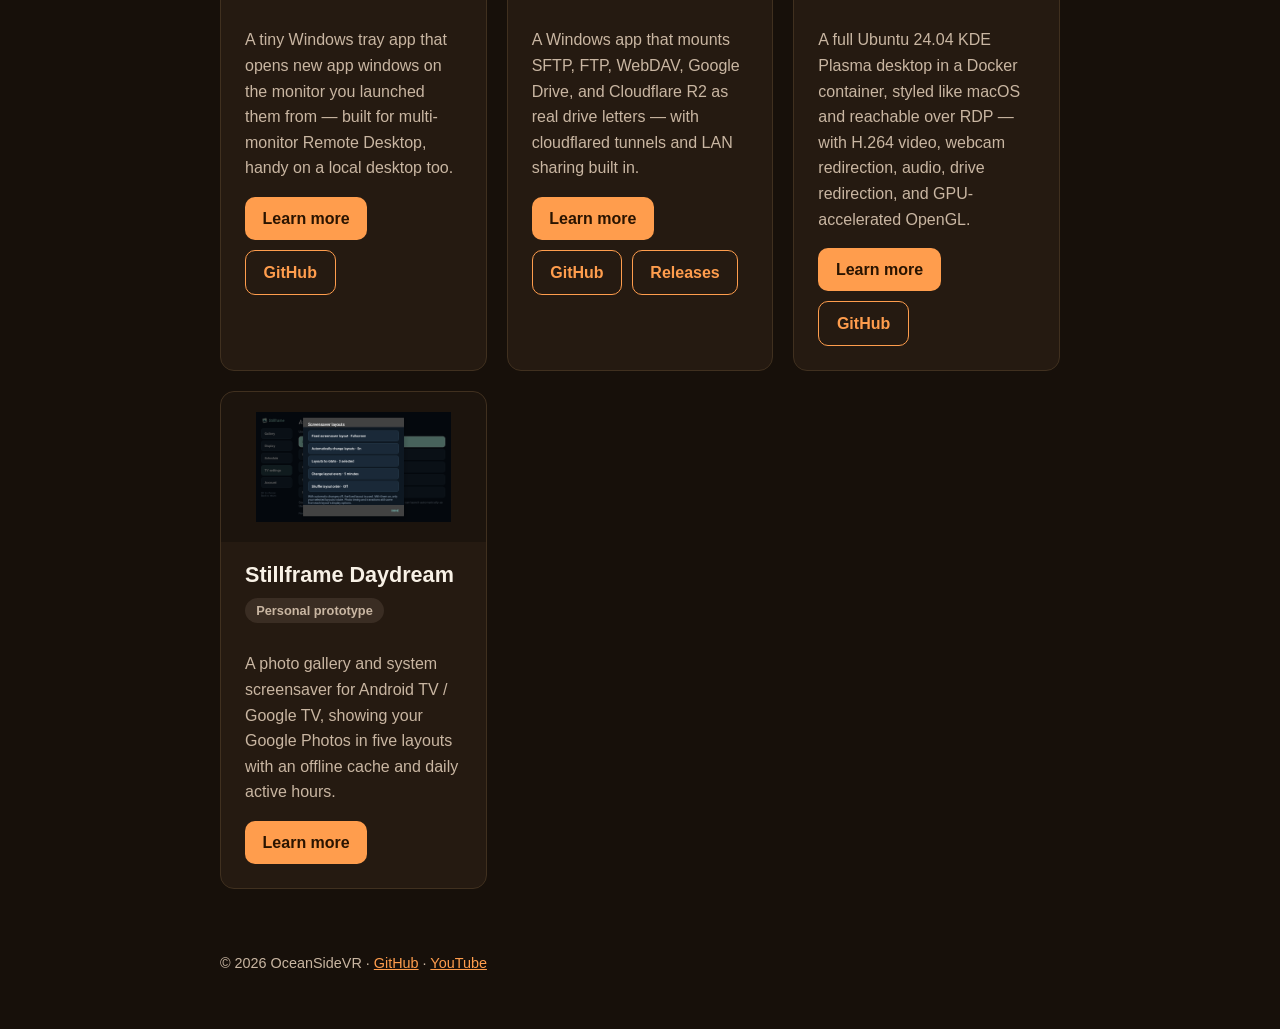
==== commit c626cb5b: "Add CloudDrive Mount to the site" ====
--- a/index.html
+++ b/index.html
@@ -51,7 +51,7 @@
   </section>
   <section class="beyond-vr">
     <h2 class="section-heading">Beyond VR</h2>
-    <p class="section-intro">Not everything here is for a headset. Same studio, different screens: a Windows tray utility, a Linux desktop in a container, and a photo screensaver for the TV.</p>
+    <p class="section-intro">Not everything here is for a headset. Same studio, different screens: a Windows tray utility, a cloud drive mounter, a Linux desktop in a container, and a photo screensaver for the TV.</p>
     <section class="products">
       <article class="card">
         <img class="card-art" src="assets/launchmonitor.png" alt="LaunchMonitor artwork">
@@ -61,6 +61,17 @@
         <div class="links">
           <a class="btn" href="LaunchMonitor/">Learn more</a>
           <a class="btn ghost" href="https://github.com/jmez11/LaunchMonitor">GitHub</a>
+        </div>
+      </article>
+      <article class="card">
+        <img class="card-art" src="assets/clouddrive-mount.png" alt="CloudDrive Mount artwork">
+        <h2>CloudDrive Mount</h2>
+        <p class="tag">Open source</p>
+        <p>A Windows app that mounts SFTP, FTP, WebDAV, Google Drive, and Cloudflare R2 as real drive letters &mdash; with cloudflared tunnels and LAN sharing built in.</p>
+        <div class="links">
+          <a class="btn" href="clouddrive-mount/">Learn more</a>
+          <a class="btn ghost" href="https://github.com/jmez11/clouddrive-mount">GitHub</a>
+          <a class="btn ghost" href="https://github.com/jmez11/clouddrive-mount/releases">Releases</a>
         </div>
       </article>
       <article class="card">
